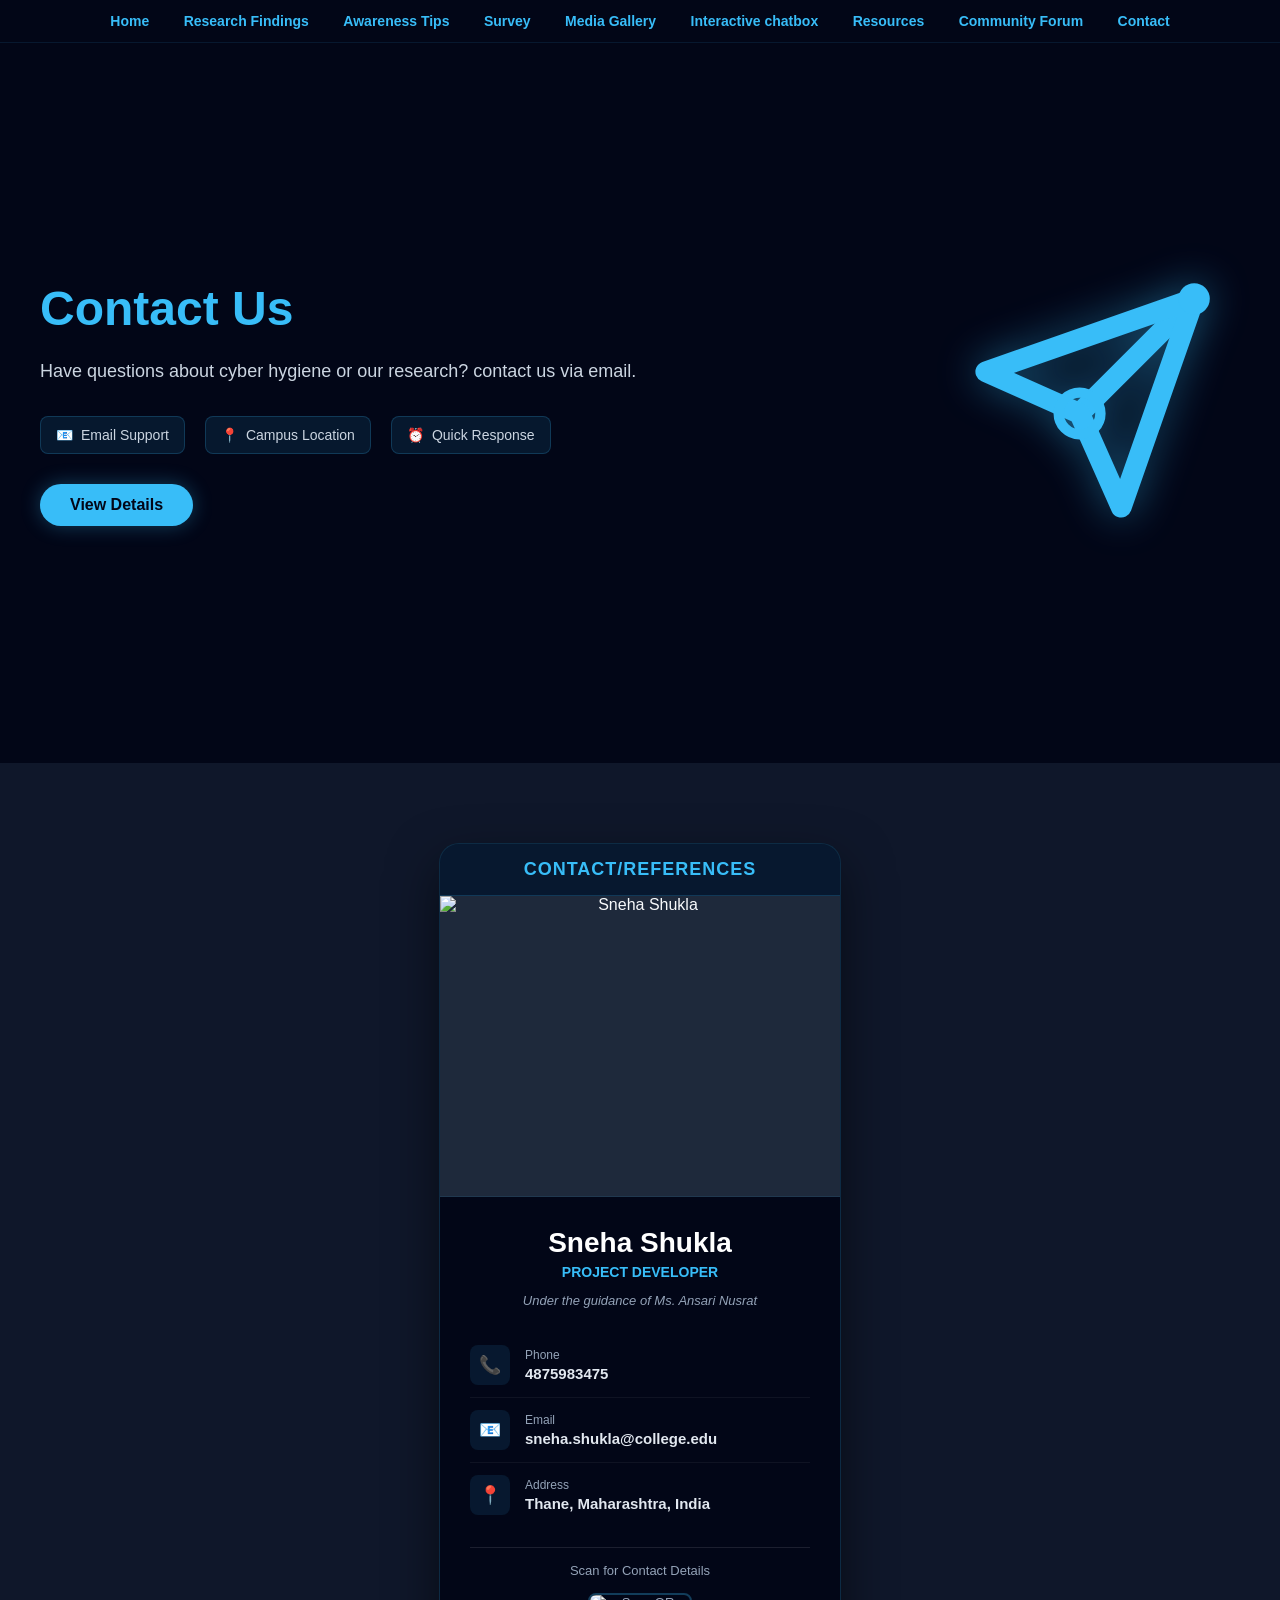
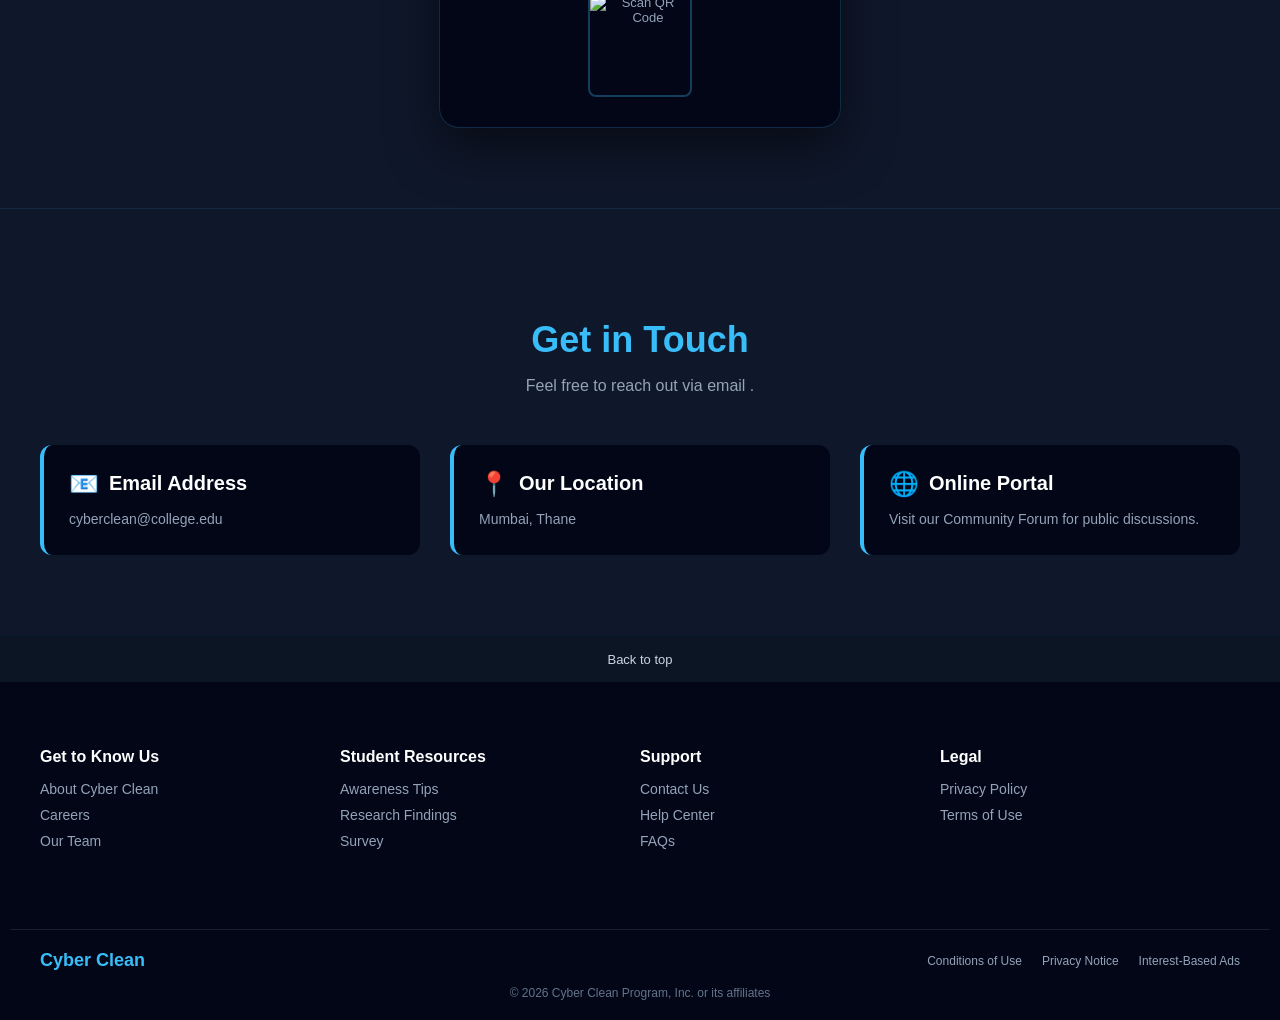
==== Contact.html @ 446ae320 "Add files via upload" ====
<!DOCTYPE html>
<html lang="en">
<head>
    <title>Contact | Cyber Clean</title>
    <style>
        /* ================= BODY & DEFAULTS ================= */
        body {
            margin: 0;
            font-family: Arial, Helvetica, sans-serif;
            background-color: #0f172a;
            color: #f8fafc;
        }

        /* ================= MAIN NAVBAR ================= */
        nav {
            background-color: #020617;
            padding: 12px 20px;
            text-align: center;
            position: sticky;
            top: 0;
            z-index: 100;
            border-bottom: 1px solid rgba(56, 189, 248, 0.1);
        }

        nav a {
            color: #38bdf8;
            margin: 15px;
            text-decoration: none;
            font-weight: bold;
            transition: 0.3s;
            font-size: 14px;
        }

        nav a:hover { color: #22d3ee; }

        /* ================= HERO SECTION ================= */
        .hero {
            min-height: 80vh;
            background-color: #020617;
            background-image: url('https://images.unsplash.com/photo-1555949963-aa79dcee981c'); 
            background-size: cover;
            background-position: center;
            position: relative;
            display: flex;
            align-items: center;
            padding: 0;
            overflow: hidden;
        }

        .hero .overlay {
            position: absolute;
            top: 0; left: 0;
            width: 100%;
            height: 100%;
            background: linear-gradient(90deg, rgba(2,6,23,0.95) 0%, rgba(2,6,23,0.7) 50%, rgba(2,6,23,0.4) 100%);
            z-index: 1;
        }

        .hero-container {
            position: relative;
            z-index: 2;
            width: 100%;
            max-width: 1200px;
            margin: 0 auto;
            padding: 60px 40px;
            display: flex;
            align-items: center;
            justify-content: space-between;
            gap: 60px;
        }

        .hero-text { flex: 1; max-width: 600px; }
        .hero-text h1 { color: #38bdf8; font-size: 48px; font-weight: bold; margin: 0 0 20px 0; line-height: 1.2; }
        .hero-text p { color: #cbd5e1; font-size: 18px; line-height: 1.6; margin-bottom: 30px; }

        .hero-highlights { display: flex; gap: 20px; margin-bottom: 30px; flex-wrap: wrap; }
        .highlight-item {
            background: rgba(56, 189, 248, 0.1); border: 1px solid rgba(56, 189, 248, 0.2);
            padding: 10px 15px; border-radius: 8px; font-size: 14px; color: #cbd5e1;
            display: flex; align-items: center; gap: 8px;
        }
        .highlight-item span { color: #38bdf8; font-weight: bold; }

        .hero-btn {
            display: inline-block; background-color: #38bdf8; color: #020617;
            padding: 12px 30px; border-radius: 30px; text-decoration: none;
            font-weight: bold; transition: 0.3s; box-shadow: 0 0 20px rgba(56, 189, 248, 0.3);
        }
        .hero-btn:hover { background-color: #22d3ee; transform: translateY(-2px); }

        .hero-graphic { flex: 0 0 300px; display: flex; justify-content: center; align-items: center; position: relative; }
        
        .hero-logo-svg { width: 250px; height: 280px; filter: drop-shadow(0 0 20px rgba(56, 189, 248, 0.4)); animation: float 3s ease-in-out infinite; }

        @keyframes float { 0% { transform: translateY(0px); } 50% { transform: translateY(-15px); } 100% { transform: translateY(0px); } }

        /* ================= PROFILE CARD SECTION ================= */
        .profile-section {
            padding: 80px 40px;
            background-color: #0f172a;
            display: flex;
            justify-content: center;
            align-items: center;
        }

        .profile-card {
            background-color: #020617;
            width: 100%;
            max-width: 400px;
            border-radius: 20px;
            overflow: hidden;
            text-align: center;
            border: 1px solid rgba(56, 189, 248, 0.2);
            box-shadow: 0 20px 50px rgba(0,0,0,0.5);
        }

        /* New Heading Style */
        .card-heading-box {
            background-color: rgba(56, 189, 248, 0.1);
            padding: 15px;
            border-bottom: 1px solid rgba(56, 189, 248, 0.2);
        }

        .card-heading-box h3 {
            margin: 0;
            color: #38bdf8;
            font-size: 18px;
            text-transform: uppercase;
            letter-spacing: 1px;
        }

        .profile-image-large {
            width: 100%;
            height: 300px;
            overflow: hidden;
            background-color: #1e293b;
            border-bottom: 1px solid rgba(56, 189, 248, 0.1);
        }

        .profile-image-large img {
            width: 100%;
            height: 100%;
            object-fit: cover;
            display: block;
        }

        .card-body {
            padding: 30px;
        }

        .card-body h2 {
            margin: 0;
            color: #ffffff;
            font-size: 28px;
        }

        .card-body .role {
            color: #38bdf8;
            font-size: 14px;
            text-transform: uppercase;
            font-weight: bold;
            margin-top: 5px;
            margin-bottom: 5px;
        }

        .card-body .guidance {
            color: #94a3b8;
            font-size: 13px;
            margin-bottom: 25px;
            font-style: italic;
        }

        .contact-list {
            text-align: left;
            margin-bottom: 20px;
        }

        .contact-item {
            display: flex;
            align-items: center;
            gap: 15px;
            padding: 12px 0;
            border-bottom: 1px solid rgba(255, 255, 255, 0.05);
        }

        .contact-item:last-child { border-bottom: none; }

        .contact-icon {
            width: 40px;
            height: 40px;
            background-color: rgba(56, 189, 248, 0.1);
            border-radius: 8px;
            display: flex;
            justify-content: center;
            align-items: center;
            font-size: 18px;
            color: #38bdf8;
            flex-shrink: 0;
        }

        .contact-info h4 { margin: 0; font-size: 12px; color: #94a3b8; font-weight: normal; }
        .contact-info p { margin: 3px 0 0 0; font-size: 15px; color: #e2e8f0; font-weight: bold; }

        .scan-section {
            margin-top: 20px;
            padding-top: 15px;
            border-top: 1px solid rgba(255, 255, 255, 0.1);
            font-size: 13px;
            color: #94a3b8;
            display: flex;
            flex-direction: column;
            align-items: center;
        }

        .qr-code-img {
            width: 100px;
            height: 100px;
            margin-top: 15px;
            border-radius: 8px;
            border: 2px solid rgba(56, 189, 248, 0.3);
        }

        /* ================= CONTACT DETAILS SECTION ================= */
        .contact-section {
            padding: 80px 40px;
            background-color: #0f172a;
            border-top: 1px solid rgba(56, 189, 248, 0.1);
        }

        .contact-container {
            max-width: 1200px;
            margin: 0 auto;
            text-align: center;
        }

        .contact-container h2 { color: #38bdf8; font-size: 36px; margin-bottom: 15px; }
        .contact-container .subtitle { color: #94a3b8; font-size: 16px; margin-bottom: 50px; max-width: 700px; margin-left: auto; margin-right: auto; }

        .contact-grid {
            display: grid;
            grid-template-columns: repeat(auto-fit, minmax(250px, 1fr));
            gap: 30px;
            text-align: left;
        }

        .contact-card {
            background: #020617;
            padding: 25px;
            border-radius: 12px;
            border-left: 4px solid #38bdf8;
            transition: transform 0.3s ease;
        }

        .contact-card:hover { transform: translateY(-5px); box-shadow: 0 10px 20px rgba(0,0,0,0.3); }

        .contact-card h3 {
            color: #ffffff;
            font-size: 20px;
            margin-top: 0;
            margin-bottom: 10px;
            display: flex;
            align-items: center;
            gap: 10px;
        }

        .contact-card h3 span { color: #38bdf8; font-size: 24px; }
        .contact-card p { color: #94a3b8; font-size: 14px; line-height: 1.6; margin: 0; }

        /* ================= FOOTER ================= */
        footer { background-color: #020617; color: #cbd5e1; font-size: 14px; border-top: 1px solid rgba(56, 189, 248, 0.1); }
        .footer-back-top { background-color: #0c1524; text-align: center; padding: 15px; cursor: pointer; }
        .footer-back-top:hover { background-color: #162030; }
        .footer-back-top a { color: #cbd5e1; text-decoration: none; font-size: 13px; }
        .footer-main { display: flex; justify-content: space-around; flex-wrap: wrap; padding: 50px 30px; border-bottom: 1px solid rgba(255, 255, 255, 0.1); max-width: 1200px; margin: 0 auto; }
        .footer-col { flex: 1; min-width: 150px; margin-bottom: 20px; }
        .footer-col h3 { color: #ffffff; font-size: 16px; font-weight: bold; margin-bottom: 15px; }
        .footer-col ul { list-style: none; padding: 0; margin: 0; }
        .footer-col ul li { margin-bottom: 10px; }
        .footer-col ul li a { color: #94a3b8; text-decoration: none; transition: color 0.2s; display: block; }
        .footer-col ul li a:hover { color: #38bdf8; }
        .footer-bottom { padding: 20px 30px; display: flex; justify-content: space-between; align-items: center; flex-wrap: wrap; max-width: 1200px; margin: 0 auto; }
        .footer-logo { font-weight: bold; color: #38bdf8; font-size: 18px; margin-right: 20px; }
        .footer-links-row { display: flex; gap: 20px; flex-wrap: wrap; }
        .footer-links-row a { color: #94a3b8; text-decoration: none; font-size: 12px; }
        .footer-copyright { width: 100%; text-align: center; margin-top: 15px; font-size: 12px; color: #64748b; }

        /* ================= RESPONSIVE ================= */
        @media screen and (max-width: 900px) {
            .hero-container { flex-direction: column; text-align: center; padding: 40px 20px; }
            .hero-text { max-width: 100%; }
            .hero-graphic { display: none; }
            
            .profile-section { padding: 40px 20px; }
        }
    </style>
</head>
<body>

<!-- MAIN NAVBAR -->
<nav>
    <a href="index.html">Home</a>
    <a href="ResearchFindings.html">Research Findings</a>
    <a href="AwarenessTips.html">Awareness Tips</a>
    <a href="Survey.html">Survey</a>
    <a href="MediaGallery.html">Media Gallery</a>
    <a href="InteractiveChatbox.html">Interactive chatbox</a>
    <a href="Resource.html">Resources</a>
    <a href="CommunityForum.html">Community Forum</a>
    <a href="Contact.html">Contact</a>
</nav>

<!-- HERO SECTION -->
<section class="hero">
    <div class="overlay"></div>
    <div class="hero-container">
        <div class="hero-text">
            <h1>Contact Us</h1>
            <p>Have questions about cyber hygiene or our research? contact us via email.</p>
            
            <div class="hero-highlights">
                <div class="highlight-item"><span>📧</span> Email Support</div>
                <div class="highlight-item"><span>📍</span> Campus Location</div>
                <div class="highlight-item"><span>⏰</span> Quick Response</div>
            </div>
            <a href="#details" class="hero-btn">View Details</a>
        </div>

        <div class="hero-graphic">
            <svg class="hero-logo-svg" viewBox="0 0 24 24" fill="none" xmlns="http://www.w3.org/2000/svg">
                <path d="M22 2L11 13" stroke="#38bdf8" stroke-width="2" stroke-linecap="round" stroke-linejoin="round"/>
                <path d="M22 2L15 22L11 13L2 9L22 2Z" stroke="#38bdf8" stroke-width="2" stroke-linecap="round" stroke-linejoin="round"/>
                <circle cx="11" cy="13" r="2" fill="rgba(56, 189, 248, 0.2)" stroke="#38bdf8" stroke-width="1"/>
                <circle cx="22" cy="2" r="1.5" fill="#38bdf8"/>
            </svg>
        </div>
    </div>
</section>

<!-- PROFILE CARD SECTION -->
<section class="profile-section">
    <div class="profile-card">
        
        <!-- ADDED HEADING HERE -->
        <div class="card-heading-box">
            <h3>Contact/References</h3>
        </div>

        <div class="profile-image-large">
            <img src="img/myimage.jpeg" alt="Sneha Shukla">
        </div>

        <div class="card-body">
            <h2>Sneha Shukla</h2>
            <p class="role">Project Developer</p>
            <p class="guidance">Under the guidance of Ms. Ansari Nusrat</p>

            <div class="contact-list">
                <div class="contact-item">
                    <div class="contact-icon">📞</div>
                    <div class="contact-info">
                        <h4>Phone</h4>
                        <p>4875983475</p>
                    </div>
                </div>

                <div class="contact-item">
                    <div class="contact-icon">📧</div>
                    <div class="contact-info">
                        <h4>Email</h4>
                        <p>sneha.shukla@college.edu</p>
                    </div>
                </div>

                <div class="contact-item">
                    <div class="contact-icon">📍</div>
                    <div class="contact-info">
                        <h4>Address</h4>
                        <p>Thane, Maharashtra, India</p>
                    </div>
                </div>
            </div>

            <div class="scan-section">
                Scan for Contact Details
                <img src="img/qrcode.jpeg" alt="Scan QR Code" class="qr-code-img">
            </div>
        </div>
    </div>
</section>

<!-- CONTACT DETAILS SECTION -->
<section id="details" class="contact-section">
    <div class="contact-container">
        <h2>Get in Touch</h2>
        <p class="subtitle"> Feel free to reach out via email .</p>

        <div class="contact-grid">
            <div class="contact-card">
                <h3><span>📧</span> Email Address</h3>
                <p>cyberclean@college.edu</p>
            </div>

            <div class="contact-card">
                <h3><span>📍</span> Our Location</h3>
                <p>Mumbai, Thane</p>
            </div>

            <div class="contact-card">
                <h3><span>🌐</span> Online Portal</h3>
                <p>Visit our Community Forum for public discussions.</p>
            </div>
        </div>
    </div>
</section>

<!-- FOOTER -->
<footer>
    <div class="footer-back-top"><a href="#">Back to top</a></div>
    <div class="footer-main">
        <div class="footer-col"><h3>Get to Know Us</h3><ul><li><a href="#">About Cyber Clean</a></li><li><a href="#">Careers</a></li><li><a href="#">Our Team</a></li></ul></div>
        <div class="footer-col"><h3>Student Resources</h3><ul><li><a href="AwarenessTips.html">Awareness Tips</a></li><li><a href="ResearchFindings.html">Research Findings</a></li><li><a href="Survey.html">Survey</a></li></ul></div>
        <div class="footer-col"><h3>Support</h3><ul><li><a href="Contact.html">Contact Us</a></li><li><a href="#">Help Center</a></li><li><a href="#">FAQs</a></li></ul></div>
        <div class="footer-col"><h3>Legal</h3><ul><li><a href="#">Privacy Policy</a></li><li><a href="#">Terms of Use</a></li></ul></div>
    </div>
    <div class="footer-bottom">
        <div class="footer-logo">Cyber Clean</div>
        <div class="footer-links-row"><a href="#">Conditions of Use</a><a href="#">Privacy Notice</a><a href="#">Interest-Based Ads</a></div>
        <div class="footer-copyright">© 2026 Cyber Clean Program, Inc. or its affiliates</div>
    </div>
</footer>

</body>
</html>
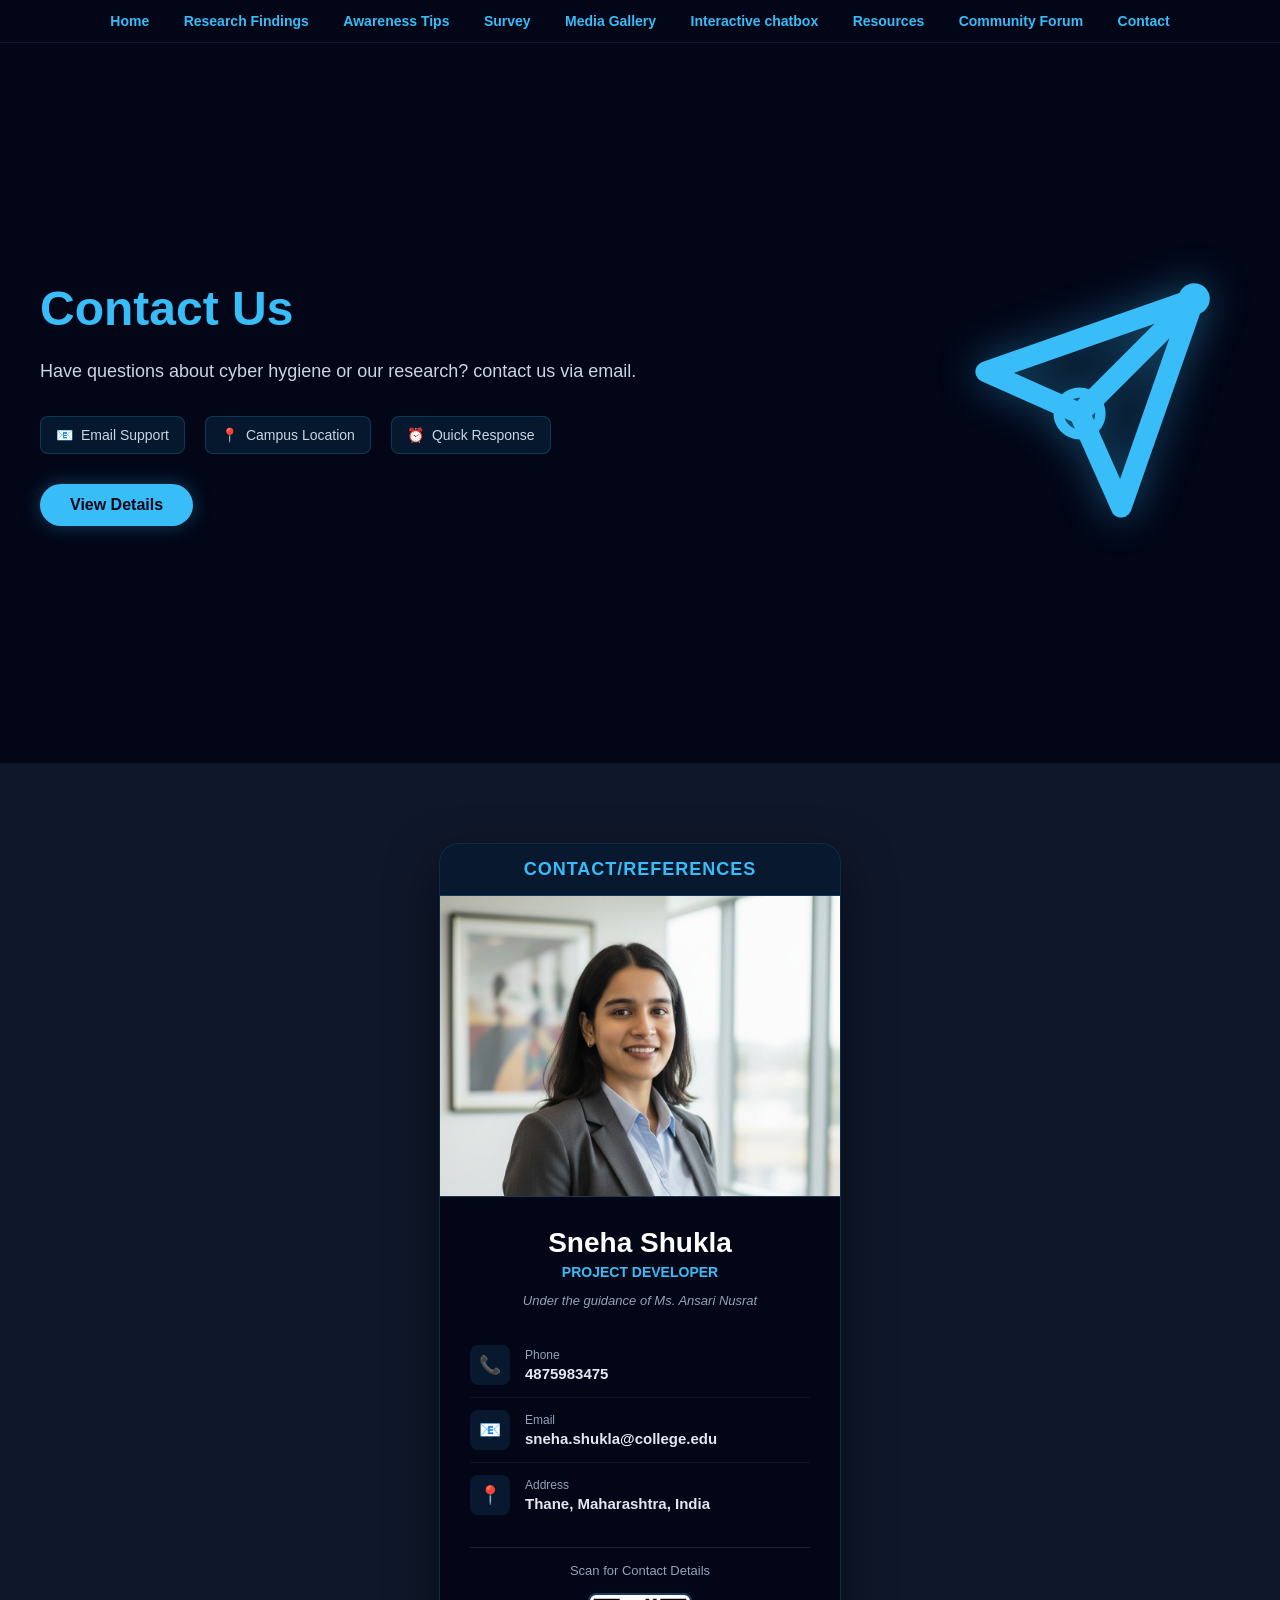
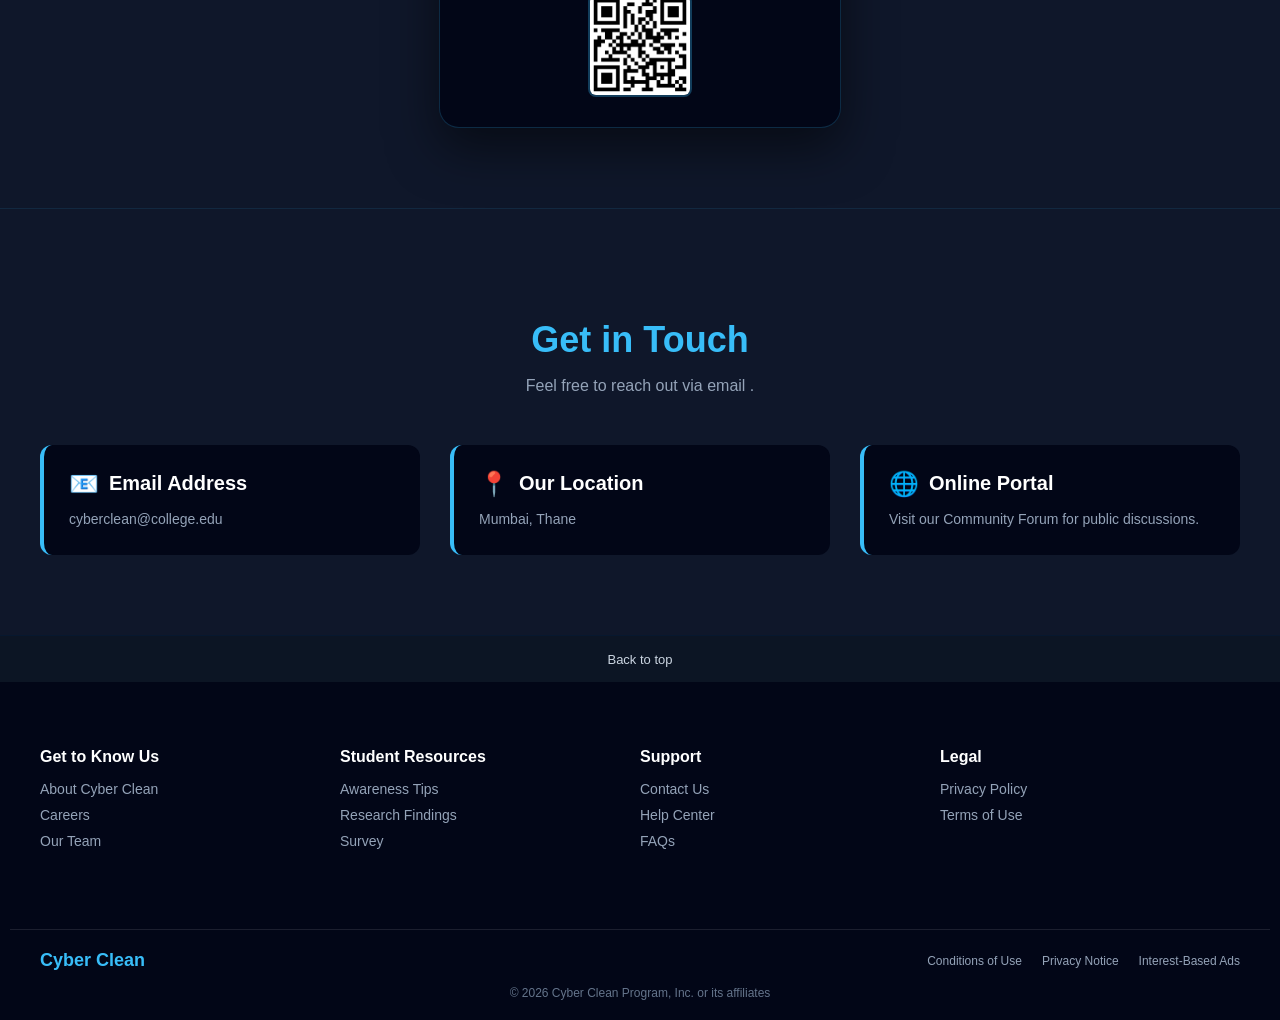
==== commit 4af82493: "Update Contact.html" ====
--- a/Contact.html
+++ b/Contact.html
@@ -346,7 +346,7 @@
         </div>
 
         <div class="profile-image-large">
-            <img src="img/myimage.jpeg" alt="Sneha Shukla">
+            <img src="myimage.jpeg" alt="Sneha Shukla">
         </div>
 
         <div class="card-body">
@@ -382,7 +382,7 @@
 
             <div class="scan-section">
                 Scan for Contact Details
-                <img src="img/qrcode.jpeg" alt="Scan QR Code" class="qr-code-img">
+                <img src="qrcode.jpeg" alt="Scan QR Code" class="qr-code-img">
             </div>
         </div>
     </div>
@@ -430,4 +430,5 @@
 </footer>
 
 </body>
-</html>+
+</html>
